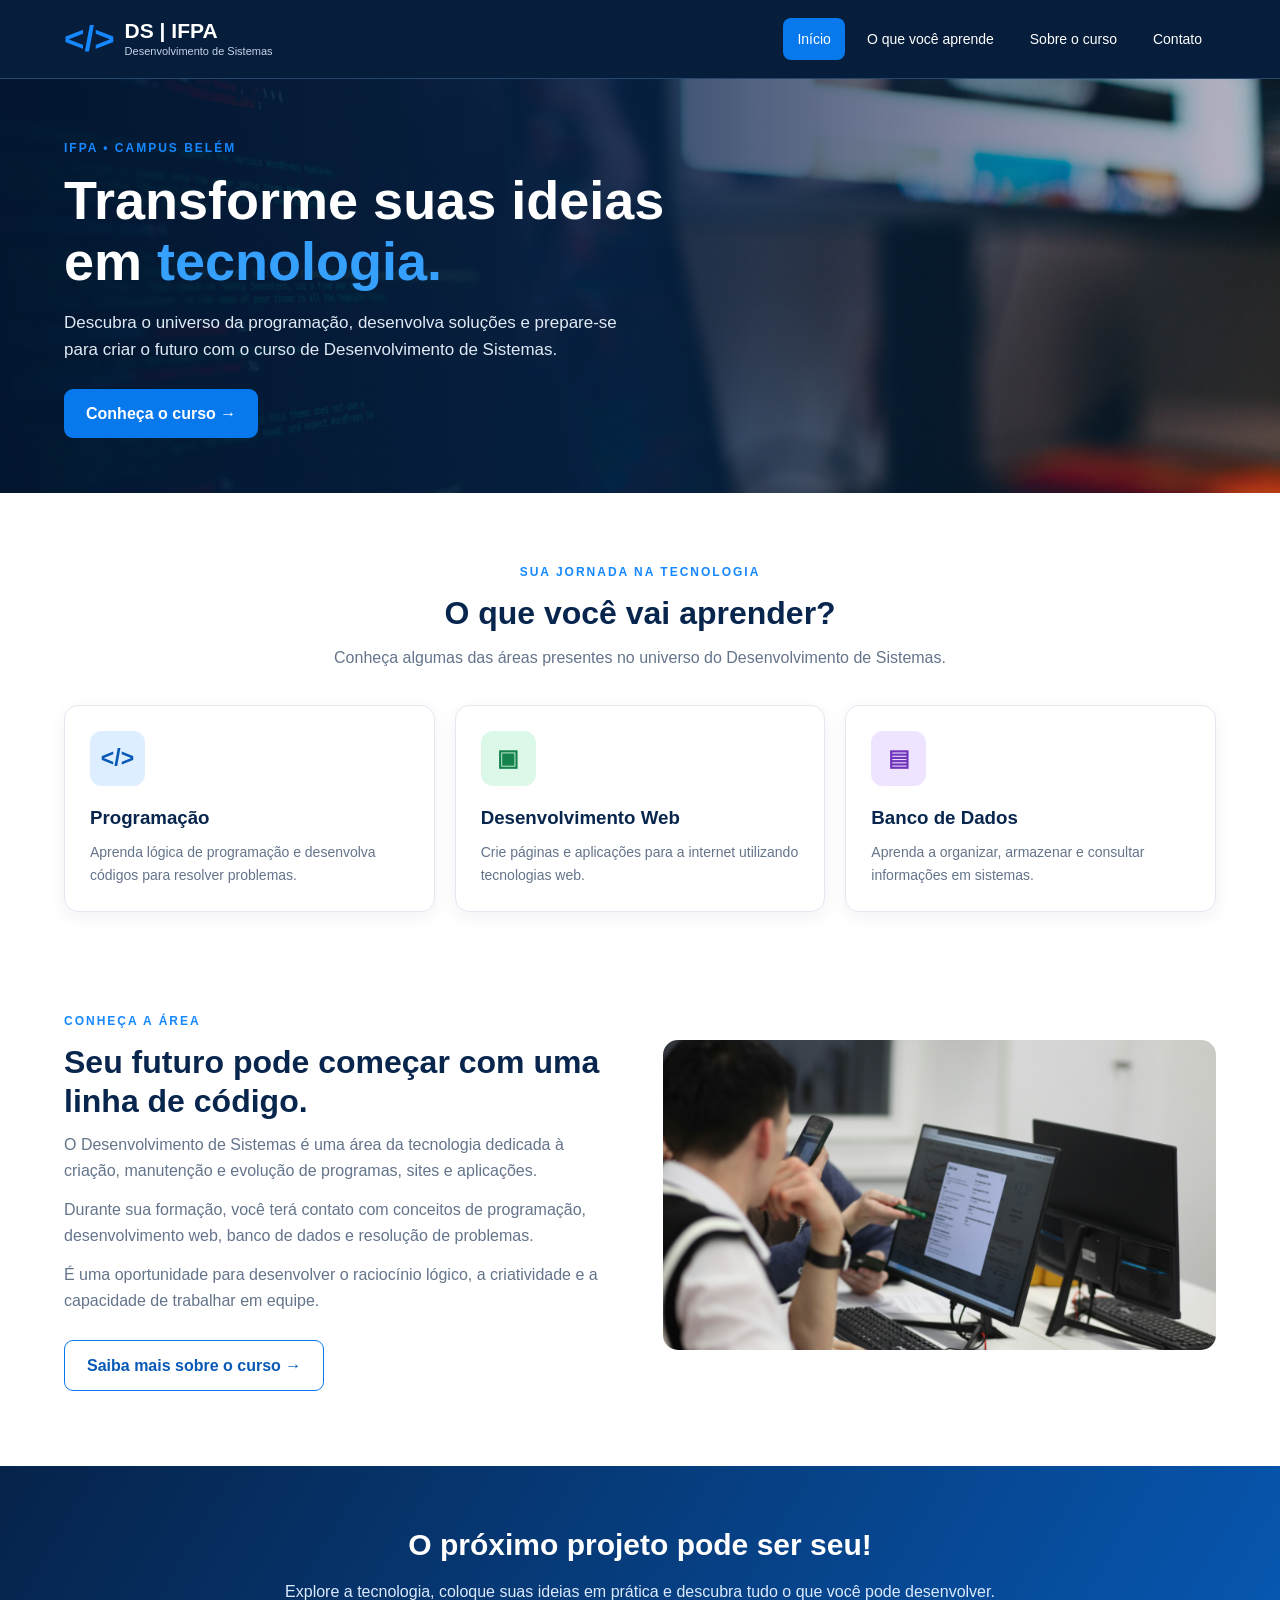
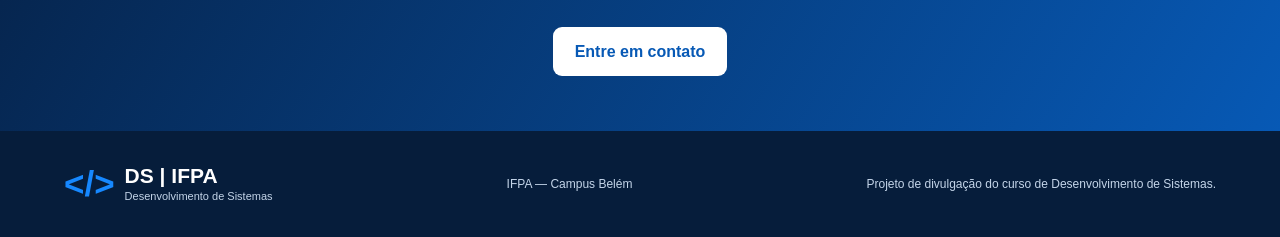
==== index.html @ aab477fd "Primeira versão do site do curso de DS" ====
<!DOCTYPE html>
<html lang="pt-BR">
<head>
    <meta charset="UTF-8">
    <meta name="viewport" content="width=device-width, initial-scale=1.0">
    <meta name="description" content="Conheça o curso de Desenvolvimento de Sistemas do IFPA Campus Belém.">
    <title>DS | IFPA Campus Belém</title>
    <link rel="stylesheet" href="style.css">
</head>

<body>

    <!-- CABEÇALHO -->
    <header class="cabecalho">
        <div class="container navegacao">

            <a href="index.html" class="logo">
                <span class="logo-icone">&lt;/&gt;</span>
                <span>
                    <strong>DS | IFPA</strong>
                    <small>Desenvolvimento de Sistemas</small>
                </span>
            </a>

            <nav class="menu">
                <a href="index.html" class="ativo">Início</a>
                <a href="#aprendizado">O que você aprende</a>
                <a href="#sobre">Sobre o curso</a>
                <a href="contato.html">Contato</a>
            </nav>

        </div>
    </header>

    <main>

        <!-- BANNER PRINCIPAL -->
        <section class="banner">
            <div class="container banner-conteudo">
                <span class="etiqueta">IFPA • CAMPUS BELÉM</span>

                <h1>Transforme suas ideias em <span>tecnologia.</span></h1>

                <p>
                    Descubra o universo da programação, desenvolva soluções
                    e prepare-se para criar o futuro com o curso de
                    Desenvolvimento de Sistemas.
                </p>

                <a href="#sobre" class="botao">
                    Conheça o curso →
                </a>
            </div>
        </section>

        <!-- CONTEÚDOS DO CURSO -->
        <section class="secao container" id="aprendizado">

            <div class="titulo-secao">
                <span class="etiqueta">SUA JORNADA NA TECNOLOGIA</span>
                <h2>O que você vai aprender?</h2>
                <p>
                    Conheça algumas das áreas presentes no universo
                    do Desenvolvimento de Sistemas.
                </p>
            </div>

            <div class="cartoes">

                <article class="cartao">
                    <div class="cartao-icone azul">&lt;/&gt;</div>
                    <h3>Programação</h3>
                    <p>
                        Aprenda lógica de programação e desenvolva
                        códigos para resolver problemas.
                    </p>
                </article>

                <article class="cartao">
                    <div class="cartao-icone verde">▣</div>
                    <h3>Desenvolvimento Web</h3>
                    <p>
                        Crie páginas e aplicações para a internet
                        utilizando tecnologias web.
                    </p>
                </article>

                <article class="cartao">
                    <div class="cartao-icone roxo">▤</div>
                    <h3>Banco de Dados</h3>
                    <p>
                        Aprenda a organizar, armazenar e consultar
                        informações em sistemas.
                    </p>
                </article>

            </div>
        </section>

        <!-- SOBRE O CURSO -->
        <section class="sobre container" id="sobre">

            <div class="sobre-texto">
                <span class="etiqueta">CONHEÇA A ÁREA</span>

                <h2>Seu futuro pode começar com uma linha de código.</h2>

                <p>
                    O Desenvolvimento de Sistemas é uma área da tecnologia
                    dedicada à criação, manutenção e evolução de programas,
                    sites e aplicações.
                </p>

                <p>
                    Durante sua formação, você terá contato com conceitos
                    de programação, desenvolvimento web, banco de dados
                    e resolução de problemas.
                </p>

                <p>
                    É uma oportunidade para desenvolver o raciocínio lógico,
                    a criatividade e a capacidade de trabalhar em equipe.
                </p>

                <a href="contato.html" class="botao botao-contorno">
                    Saiba mais sobre o curso →
                </a>
            </div>

            <div class="sobre-imagem">
                <img src="./imagens/anastassia-anufrieva--JUlfa5fAIg-unsplash.jpg"
                     alt="Estudantes trabalhando em um projeto de tecnologia">
            </div>

        </section>

        <!-- CHAMADA FINAL -->
        <section class="chamada">
            <div class="container">
                <h2>O próximo projeto pode ser seu!</h2>
                <p>
                    Explore a tecnologia, coloque suas ideias em prática
                    e descubra tudo o que você pode desenvolver.
                </p>
                <a href="contato.html" class="botao botao-claro">
                    Entre em contato
                </a>
            </div>
        </section>

    </main>

    <!-- RODAPÉ -->
    <footer class="rodape">
        <div class="container rodape-conteudo">

            <div class="logo logo-rodape">
                <span class="logo-icone">&lt;/&gt;</span>
                <span>
                    <strong>DS | IFPA</strong>
                    <small>Desenvolvimento de Sistemas</small>
                </span>
            </div>

            <p>IFPA — Campus Belém</p>
            <p>Projeto de divulgação do curso de Desenvolvimento de Sistemas.</p>

        </div>
    </footer>

</body>
</html>
---- style.css ----
/* =================================
   CONFIGURAÇÕES GERAIS
================================= */

* {
    margin: 0;
    padding: 0;
    box-sizing: border-box;
}

html {
    scroll-behavior: smooth;
}

body {
    font-family: Arial, Helvetica, sans-serif;
    color: #17243c;
    background-color: #ffffff;
    line-height: 1.6;
}

.container {
    width: 90%;
    max-width: 1200px;
    margin: auto;
}

a {
    text-decoration: none;
}

/* =================================
   CABEÇALHO E MENU
================================= */

.cabecalho {
    background-color: #061d3b;
    color: white;
    border-bottom: 1px solid #24466f;
}

.navegacao {
    min-height: 78px;
    display: flex;
    justify-content: space-between;
    align-items: center;
    gap: 25px;
}

.logo {
    display: flex;
    align-items: center;
    gap: 10px;
    color: white;
}

.logo-icone {
    color: #1688ff;
    font-size: 35px;
    font-weight: bold;
}

.logo strong {
    display: block;
    font-size: 21px;
    line-height: 1.2;
}

.logo small {
    display: block;
    color: #c4d5e9;
    font-size: 11px;
}

.menu {
    display: flex;
    align-items: center;
    gap: 8px;
}

.menu a {
    color: #ffffff;
    padding: 10px 14px;
    border-radius: 8px;
    font-size: 14px;
    transition: 0.3s;
}

.menu a:hover,
.menu a.ativo {
    background-color: #0878ed;
}

/* =================================
   BANNER PRINCIPAL
================================= */

.banner {
    min-height: 390px;
    display: flex;
    align-items: center;
    color: white;
    background:
        linear-gradient(90deg, rgba(3, 22, 48, 0.96),
        rgba(3, 35, 75, 0.78), rgba(3, 35, 75, 0.25)),
        url("./imagens/pexels-markusspiske-4439901.jpg") center/cover no-repeat;
}

.banner-conteudo {
    padding-top: 55px;
    padding-bottom: 55px;
}

.etiqueta {
    display: inline-block;
    color: #1688ff;
    font-size: 12px;
    font-weight: bold;
    letter-spacing: 2px;
    margin-bottom: 12px;
}

.banner h1 {
    max-width: 650px;
    font-size: clamp(35px, 5vw, 54px);
    line-height: 1.12;
    margin-bottom: 18px;
}

.banner h1 span {
    color: #36a0ff;
}

.banner p {
    max-width: 560px;
    color: #e0eaf6;
    font-size: 17px;
    margin-bottom: 25px;
}

.botao {
    display: inline-block;
    background-color: #0878ed;
    color: white;
    padding: 12px 22px;
    border-radius: 9px;
    font-weight: bold;
    border: none;
    cursor: pointer;
    transition: 0.3s;
}

.botao:hover {
    background-color: #005bc0;
    transform: translateY(-2px);
}

/* =================================
   SEÇÃO DE APRENDIZADO
================================= */

.secao {
    padding-top: 65px;
    padding-bottom: 65px;
}

.titulo-secao {
    text-align: center;
    margin-bottom: 35px;
}

.titulo-secao h2,
.sobre h2 {
    font-size: 32px;
    color: #08264d;
    line-height: 1.2;
    margin-bottom: 12px;
}

.titulo-secao p {
    color: #64748b;
}

.cartoes {
    display: grid;
    grid-template-columns: repeat(3, 1fr);
    gap: 20px;
}

.cartao {
    padding: 25px;
    border: 1px solid #e1e8f0;
    border-radius: 14px;
    box-shadow: 0 5px 18px rgba(8, 38, 77, 0.06);
    transition: 0.3s;
}

.cartao:hover {
    transform: translateY(-5px);
    box-shadow: 0 10px 25px rgba(8, 38, 77, 0.12);
}

.cartao-icone {
    width: 55px;
    height: 55px;
    display: flex;
    justify-content: center;
    align-items: center;
    border-radius: 12px;
    font-size: 23px;
    font-weight: bold;
    margin-bottom: 17px;
}

.azul {
    background-color: #dceeff;
    color: #0759b5;
}

.verde {
    background-color: #dcf8e9;
    color: #13834b;
}

.roxo {
    background-color: #eee4ff;
    color: #7135bd;
}

.cartao h3 {
    color: #08264d;
    margin-bottom: 8px;
}

.cartao p {
    color: #64748b;
    font-size: 14px;
}

/* =================================
   SOBRE O CURSO
================================= */

.sobre {
    display: grid;
    grid-template-columns: 1fr 1fr;
    align-items: center;
    gap: 45px;
    padding-top: 30px;
    padding-bottom: 75px;
}

.sobre-texto p {
    color: #64748b;
    margin-bottom: 14px;
}

.sobre-imagem img {
    width: 100%;
    height: 310px;
    object-fit: cover;
    border-radius: 15px;
}

.botao-contorno {
    margin-top: 12px;
    background-color: white;
    color: #0759b5;
    border: 1px solid #0878ed;
}

.botao-contorno:hover {
    background-color: #0878ed;
    color: white;
}

/* =================================
   CHAMADA FINAL
================================= */

.chamada {
    background: linear-gradient(120deg, #06234a, #0759b5);
    color: white;
    text-align: center;
    padding: 55px 20px;
}

.chamada h2 {
    font-size: 30px;
    margin-bottom: 10px;
}

.chamada p {
    color: #dceaff;
    margin-bottom: 22px;
}

.botao-claro {
    background-color: white;
    color: #0759b5;
}

.botao-claro:hover {
    background-color: #e8f2ff;
}

/* =================================
   PÁGINA DE CONTATO
================================= */

.banner-contato {
    min-height: 230px;
}

.contato {
    display: grid;
    grid-template-columns: 0.8fr 1.4fr;
    gap: 25px;
    padding-top: 45px;
    padding-bottom: 65px;
}

.contato-info {
    background-color: #e8f3ff;
    padding: 30px;
    border-radius: 15px;
}

.envelope {
    width: 65px;
    height: 65px;
    background-color: #0878ed;
    color: white;
    border-radius: 14px;
    display: flex;
    justify-content: center;
    align-items: center;
    font-size: 25px;
    font-weight: bold;
    margin-bottom: 18px;
}

.contato-info h2 {
    color: #08264d;
    font-size: 26px;
    margin-bottom: 10px;
}

.contato-info > p {
    color: #52657d;
    margin-bottom: 25px;
}

.informacao {
    display: flex;
    align-items: center;
    gap: 12px;
    margin-top: 17px;
}

.informacao-icone {
    width: 40px;
    height: 40px;
    background-color: #cce5ff;
    color: #0759b5;
    border-radius: 9px;
    display: flex;
    justify-content: center;
    align-items: center;
    font-weight: bold;
}

.informacao strong {
    color: #08264d;
    font-size: 14px;
}

.informacao p {
    color: #52657d;
    font-size: 13px;
}

/* =================================
   FORMULÁRIO
================================= */

.formulario {
    padding: 30px;
    border: 1px solid #dce4ee;
    border-radius: 15px;
    box-shadow: 0 5px 20px rgba(8, 38, 77, 0.06);
}

.formulario h2 {
    color: #08264d;
    font-size: 25px;
    margin-bottom: 3px;
}

.subtitulo-formulario {
    color: #718096;
    font-size: 13px;
    margin-bottom: 22px;
}

.formulario label {
    display: block;
    color: #17345b;
    font-size: 14px;
    font-weight: bold;
    margin-bottom: 7px;
}

.formulario input,
.formulario textarea {
    width: 100%;
    padding: 13px;
    margin-bottom: 18px;
    border: 1px solid #cbd5e1;
    border-radius: 8px;
    outline: none;
    font-family: inherit;
    font-size: 14px;
    transition: 0.3s;
}

.formulario input:focus,
.formulario textarea:focus {
    border-color: #0878ed;
    box-shadow: 0 0 0 3px rgba(8, 120, 237, 0.12);
}

.formulario textarea {
    resize: vertical;
}

.botao-enviar {
    width: 100%;
    font-size: 15px;
}

.aviso-formulario {
    color: #718096;
    font-size: 12px;
    margin-top: 12px;
}

.aviso-sucesso {
    color: #13834b;
    font-weight: bold;
}

/* =================================
   RODAPÉ
================================= */

.rodape {
    background-color: #061d3b;
    color: white;
    padding: 25px 0;
}

.rodape-conteudo {
    display: flex;
    align-items: center;
    justify-content: space-between;
    flex-wrap: wrap;
    gap: 15px;
}

.rodape p {
    color: #c4d5e9;
    font-size: 12px;
}

/* =================================
   RESPONSIVIDADE
================================= */

@media (max-width: 800px) {

    .navegacao {
        flex-direction: column;
        padding-top: 18px;
        padding-bottom: 18px;
    }

    .menu {
        justify-content: center;
        flex-wrap: wrap;
    }

    .cartoes {
        grid-template-columns: 1fr 1fr;
    }

    .sobre {
        grid-template-columns: 1fr;
    }

    .contato {
        grid-template-columns: 1fr;
    }

    .rodape-conteudo {
        flex-direction: column;
        text-align: center;
    }
}

@media (max-width: 520px) {

    .menu {
        gap: 3px;
    }

    .menu a {
        padding: 8px;
        font-size: 12px;
    }

    .cartoes {
        grid-template-columns: 1fr;
    }

    .banner {
        min-height: 350px;
    }

    .titulo-secao h2,
    .sobre h2 {
        font-size: 27px;
    }

    .formulario,
    .contato-info {
        padding: 22px;
    }
}
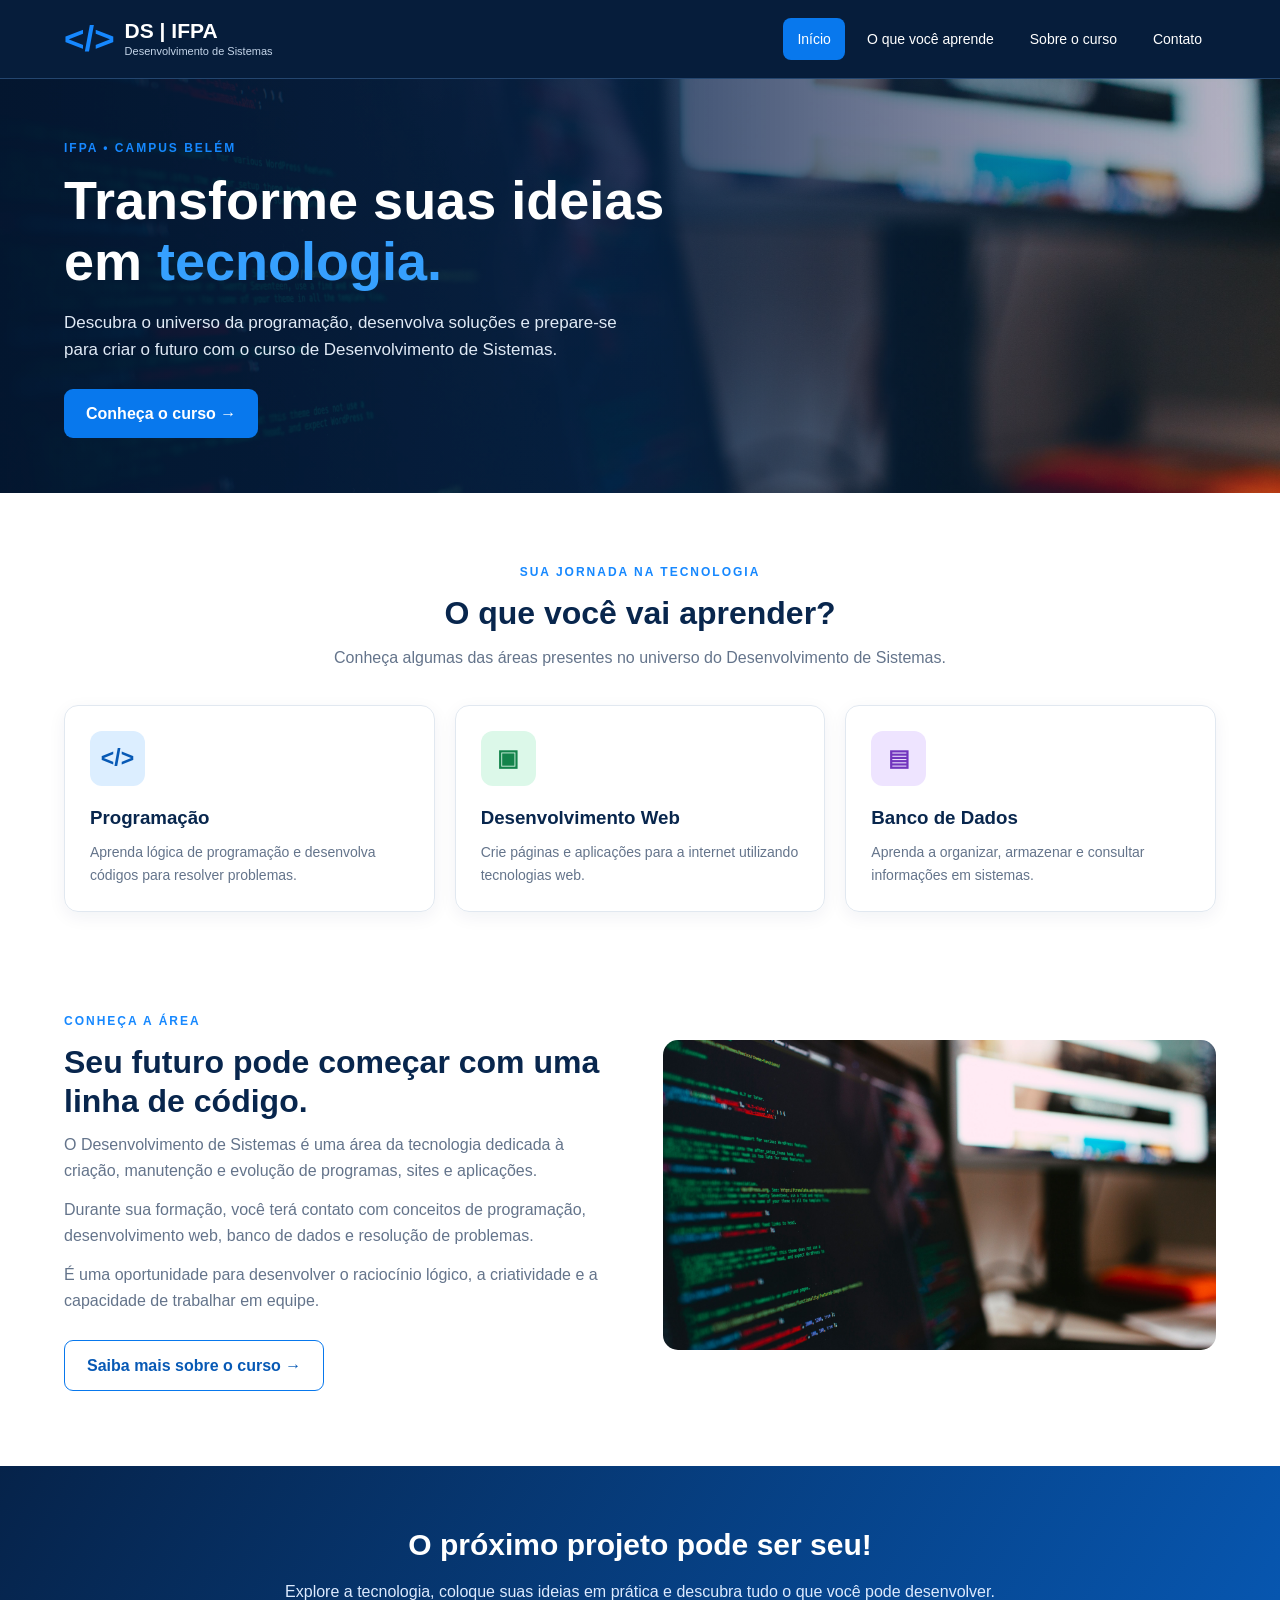
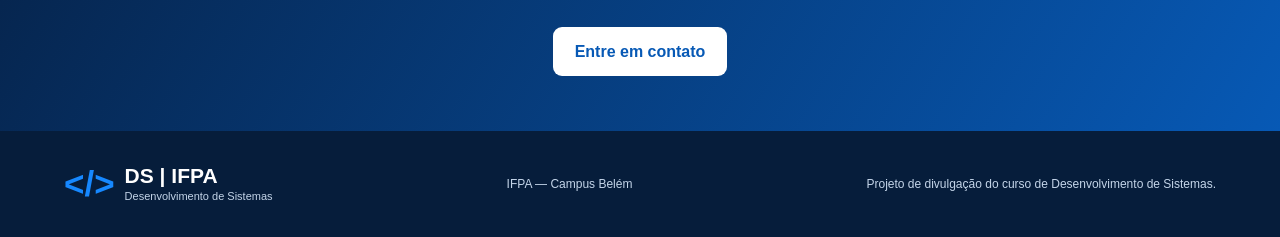
==== commit 9f63bd4f: "Atualização do site" ====
--- a/index.html
+++ b/index.html
@@ -129,7 +129,7 @@
             </div>
 
             <div class="sobre-imagem">
-                <img src="./imagens/anastassia-anufrieva--JUlfa5fAIg-unsplash.jpg"
+                <img src="./imagens/pexels-markusspiske-4439901.jpg"
                      alt="Estudantes trabalhando em um projeto de tecnologia">
             </div>
 
